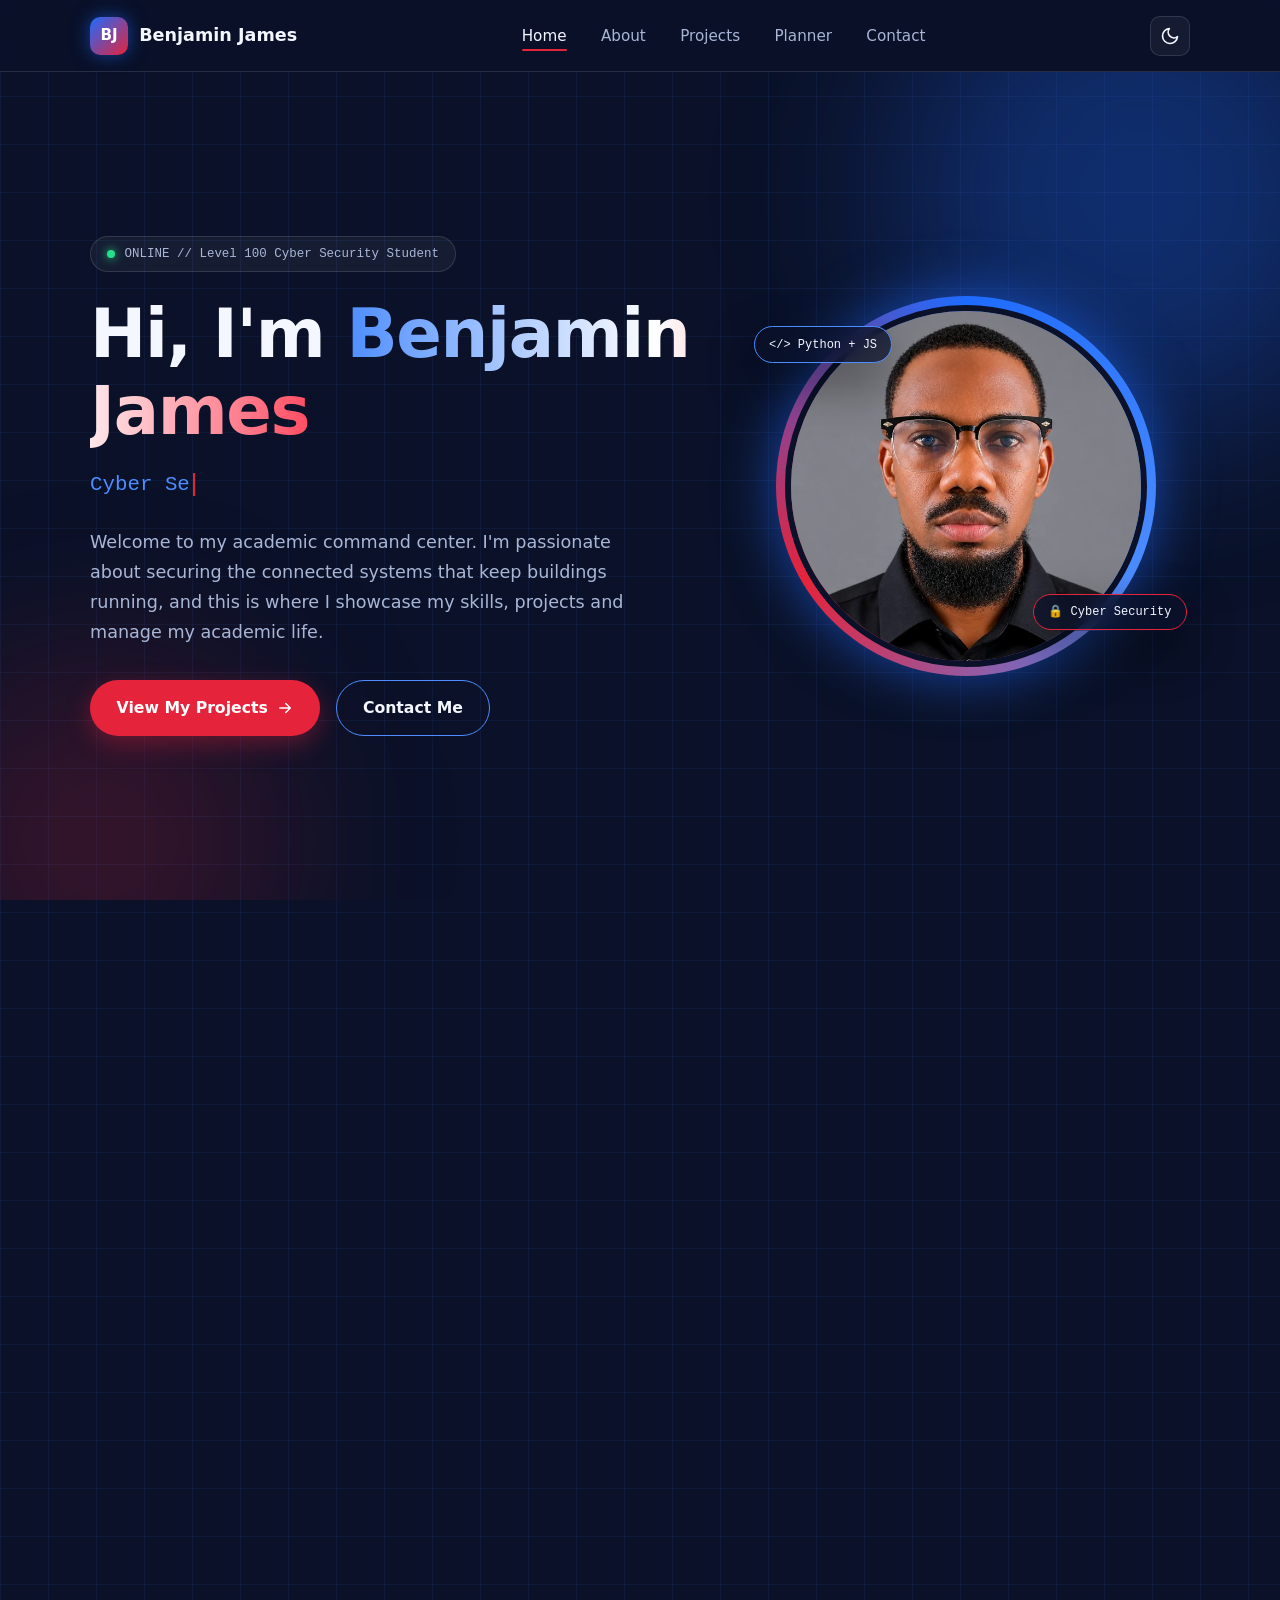
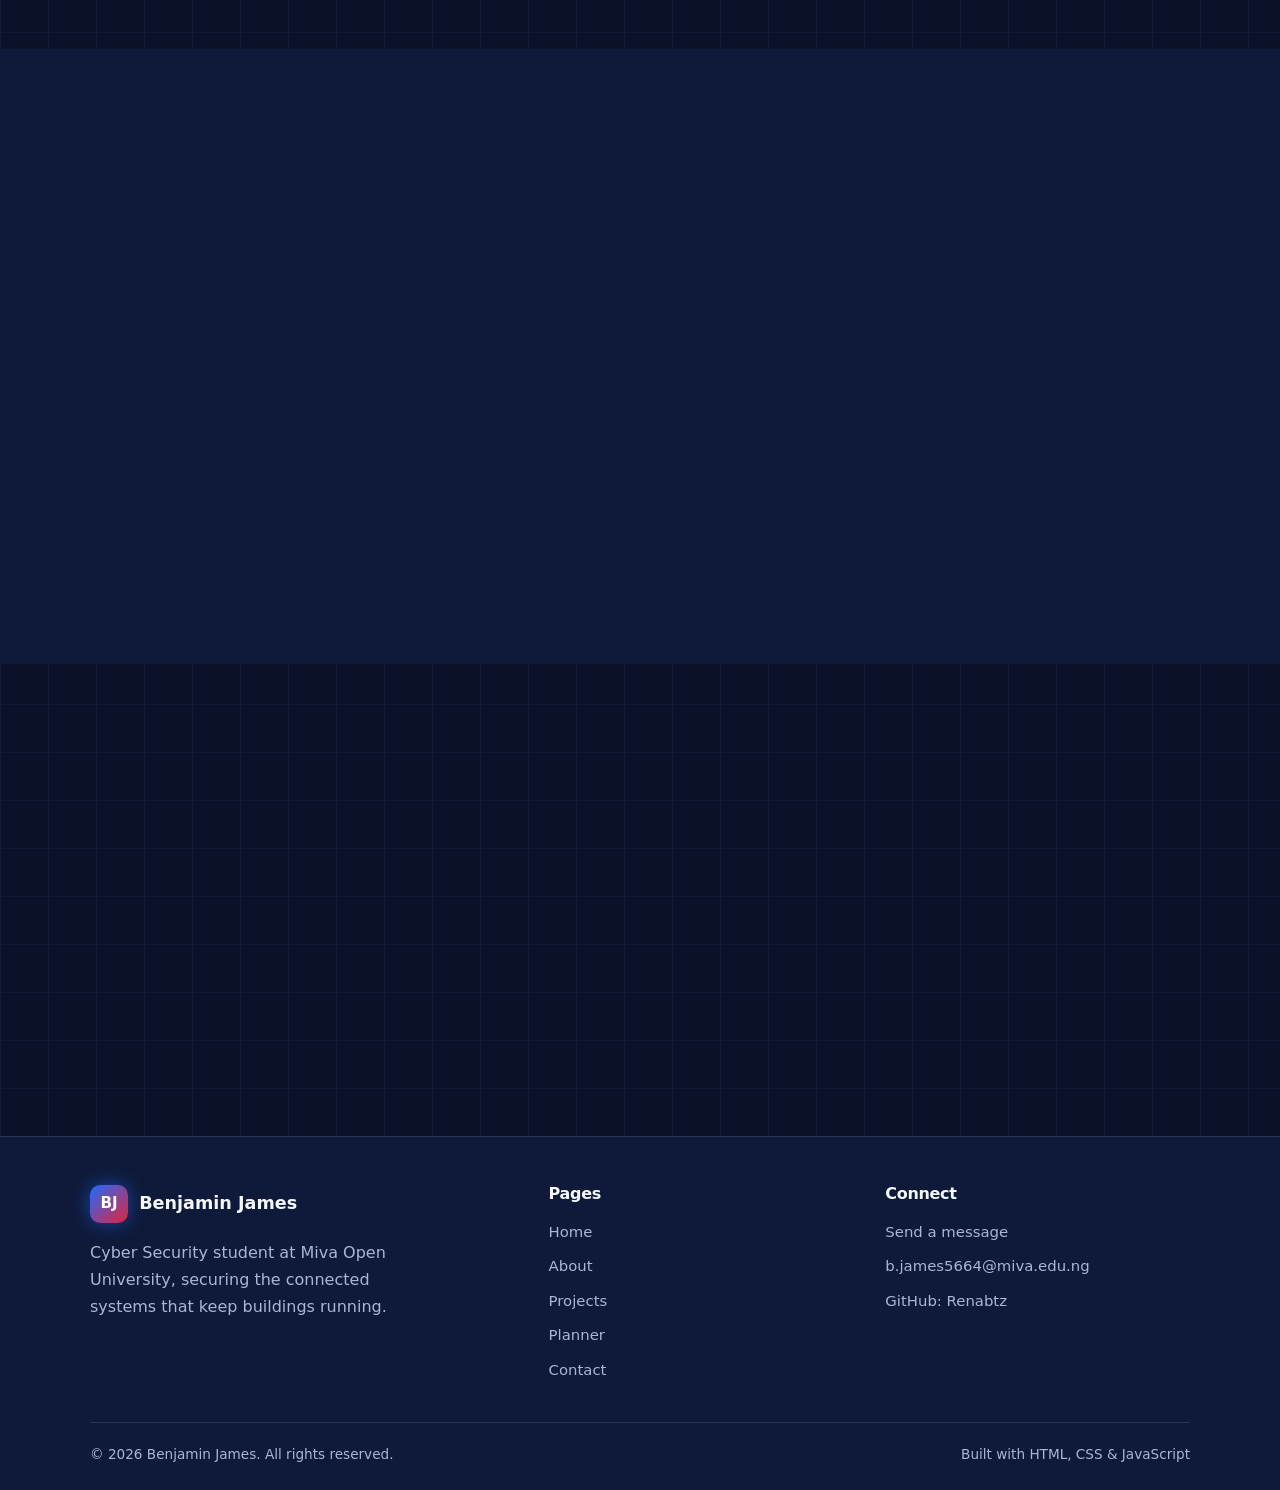
==== index.html @ 400fa9c0 "Initial commit" ====
<!DOCTYPE html>
<html lang="en">
<head>
  <meta charset="UTF-8">
  <meta name="viewport" content="width=device-width, initial-scale=1">
  <title>Benjamin James | Cyber Security Student Portfolio</title>
  <meta name="description" content="Benjamin James is a Cyber Security student at Miva Open University focused on securing the connected systems that keep buildings running.">
  <meta name="theme-color" content="#0a1128">

  <!-- Security: only allow scripts, styles, fonts and images from trusted places -->
  <meta http-equiv="Content-Security-Policy" content="default-src 'self'; script-src 'self'; style-src 'self' https://fonts.googleapis.com; font-src https://fonts.gstatic.com; img-src 'self' data:; media-src 'self' data: blob:; form-action 'self'; base-uri 'self'">
  <meta name="referrer" content="strict-origin-when-cross-origin">

  <!-- Fonts: Space Grotesk (headings), Inter (body), JetBrains Mono (labels) -->
  <link rel="preconnect" href="https://fonts.googleapis.com">
  <link rel="preconnect" href="https://fonts.gstatic.com" crossorigin>
  <link href="https://fonts.googleapis.com/css2?family=Inter:wght@400;500;600&family=JetBrains+Mono:wght@400;500&family=Space+Grotesk:wght@500;600;700&display=swap" rel="stylesheet">

  <link rel="stylesheet" href="css/style.css">
  <link rel="icon" href="assets/images/benjamin-small.jpg" type="image/jpeg">

  <!-- Loaded in <head> with "defer" so it runs after the page is ready;
       theme is applied early to avoid a white flash -->
  <script src="js/main.js" defer></script>
</head>
<body>

  <a class="skip-link" href="#main">Skip to main content</a>

  <!-- ================= NAVIGATION ================= -->
  <header class="navbar">
    <div class="container navbar__inner">
      <a href="index.html" class="logo" aria-label="Benjamin James, home">
        <span class="logo__mark">BJ</span>
        <span class="logo__text">Benjamin James</span>
      </a>

      <nav aria-label="Main navigation">
        <ul class="nav-links" id="nav-links">
          <li><a href="index.html">Home</a></li>
          <li><a href="about.html">About</a></li>
          <li><a href="projects.html">Projects</a></li>
          <li><a href="planner.html">Planner</a></li>
          <li><a href="contact.html">Contact</a></li>
        </ul>
      </nav>

      <div class="nav-actions">
        <button class="icon-btn theme-toggle" type="button" aria-label="Toggle dark and light theme" aria-pressed="false">
          <svg class="icon-moon" viewBox="0 0 24 24" fill="none" stroke="currentColor" stroke-width="2" stroke-linecap="round" stroke-linejoin="round" aria-hidden="true"><path d="M21 12.8A9 9 0 1 1 11.2 3a7 7 0 0 0 9.8 9.8z"/></svg>
          <svg class="icon-sun" viewBox="0 0 24 24" fill="none" stroke="currentColor" stroke-width="2" stroke-linecap="round" stroke-linejoin="round" aria-hidden="true"><circle cx="12" cy="12" r="4"/><path d="M12 2v2M12 20v2M4.9 4.9l1.4 1.4M17.7 17.7l1.4 1.4M2 12h2M20 12h2M4.9 19.1l1.4-1.4M17.7 6.3l1.4-1.4"/></svg>
        </button>
        <button class="icon-btn menu-toggle" type="button" aria-label="Open menu" aria-expanded="false" aria-controls="nav-links">
          <span class="bar"></span>
        </button>
      </div>
    </div>
  </header>

  <main id="main">

    <!-- ================= HERO ================= -->
    <section class="hero" aria-labelledby="hero-title">
      <div class="container hero__inner">

        <div class="hero__text">
          <p class="status-pill"><span class="dot" aria-hidden="true"></span> ONLINE // Level 100 Cyber Security Student</p>

          <h1 id="hero-title">Hi, I'm <span class="gradient-text">Benjamin James</span></h1>

          <!-- Text is typed by main.js. The fallback text inside helps if JS is off. -->
          <p class="typing" aria-live="off">
            <span id="typing-text"
                  data-phrases='["Cyber Security Student","Securing Smart Buildings","Python &amp; Web Developer","Music Producer"]'>Cyber Security Student</span><span class="cursor" aria-hidden="true"></span>
          </p>

          <p class="hero__lead">
            Welcome to my academic command center. I'm passionate about securing the connected systems
            that keep buildings running, and this is where I showcase my skills, projects and
            manage my academic life.
          </p>

          <div class="hero__actions">
            <a href="projects.html" class="btn btn--primary">
              View My Projects
              <svg viewBox="0 0 24 24" fill="none" stroke="currentColor" stroke-width="2" stroke-linecap="round" stroke-linejoin="round" aria-hidden="true"><path d="M5 12h14M13 6l6 6-6 6"/></svg>
            </a>
            <a href="contact.html" class="btn btn--outline">Contact Me</a>
          </div>
        </div>

        <div class="hero__visual">
          <div class="portrait">
            <div class="portrait__ring" aria-hidden="true"></div>
            <img class="portrait__img" src="assets/images/benjamin.jpg" width="640" height="640"
                 alt="Portrait of Benjamin James wearing glasses and a black shirt">
            <span class="portrait__badge portrait__badge--1">&lt;/&gt; Python + JS</span>
            <span class="portrait__badge portrait__badge--2">&#128274; Cyber Security</span>
          </div>
        </div>

      </div>
    </section>

    <!-- ================= QUICK STATS ================= -->
    <section class="container" aria-label="Quick statistics">
      <div class="stats">
        <div class="card stat reveal">
          <div class="stat__num"><span data-count="3">0</span><span>+</span></div>
          <div class="stat__label">Projects built</div>
        </div>
        <div class="card stat reveal" data-delay="1">
          <div class="stat__num"><span data-count="5">0</span></div>
          <div class="stat__label">Technical skills</div>
        </div>
        <div class="card stat reveal" data-delay="2">
          <div class="stat__num"><span data-count="100">0</span></div>
          <div class="stat__label">Level at Miva Open University</div>
        </div>
        <div class="card stat reveal" data-delay="3">
          <div class="stat__num"><span data-count="2026">0</span></div>
          <div class="stat__label">Class of</div>
        </div>
      </div>
    </section>

    <!-- ================= WELCOME + BIO ================= -->
    <section class="section" aria-labelledby="bio-title">
      <div class="container split">
        <div class="reveal">
          <span class="eyebrow">// Welcome</span>
          <h2 id="bio-title">Where cyber security meets <span class="accent">facility management</span></h2>
          <p class="mt-1">
            I'm a 2026 Cyber Security student at Miva Open University. Modern buildings run on connected
            systems such as access control, cameras, HVAC and sensors, and every one of them can be a
            target. My goal is to bridge the gap between cyber security and facility management so that
            the places we live and work stay safe, both physically and digitally.
          </p>
          <ul class="bio-list">
            <li>
              <svg viewBox="0 0 24 24" fill="none" stroke="currentColor" stroke-width="2" stroke-linecap="round" stroke-linejoin="round" aria-hidden="true"><path d="M20 6 9 17l-5-5"/></svg>
              Studying Cyber Security at Miva Open University
            </li>
            <li>
              <svg viewBox="0 0 24 24" fill="none" stroke="currentColor" stroke-width="2" stroke-linecap="round" stroke-linejoin="round" aria-hidden="true"><path d="M20 6 9 17l-5-5"/></svg>
              Building with Python, HTML, CSS, JavaScript and Excel
            </li>
            <li>
              <svg viewBox="0 0 24 24" fill="none" stroke="currentColor" stroke-width="2" stroke-linecap="round" stroke-linejoin="round" aria-hidden="true"><path d="M20 6 9 17l-5-5"/></svg>
              Music producer and comic enthusiast outside the classroom
            </li>
          </ul>
        </div>

        <!-- Decorative terminal "profile card" -->
        <div class="terminal reveal" data-delay="2" role="img" aria-label="Profile summary shown as terminal output">
          <div class="terminal__bar"><i></i><i></i><i></i><span>bj@command-center:~</span></div>
          <div class="terminal__body">
            <div><span class="prompt">$</span> whoami</div>
            <div><span class="val">benjamin_james</span></div>
            <div><span class="prompt">$</span> cat profile.json</div>
            <div>{</div>
            <div>&nbsp;&nbsp;<span class="key">"course"</span>: <span class="val">"Cyber Security"</span>,</div>
            <div>&nbsp;&nbsp;<span class="key">"school"</span>: <span class="val">"Miva Open University"</span>,</div>
            <div>&nbsp;&nbsp;<span class="key">"focus"</span>: <span class="val">"Smart building security"</span>,</div>
            <div>&nbsp;&nbsp;<span class="key">"status"</span>: <span class="val">"open to opportunities"</span></div>
            <div>}</div>
          </div>
        </div>
      </div>
    </section>

    <!-- ================= EXPLORE THE SITE ================= -->
    <section class="section section--alt" aria-labelledby="explore-title">
      <div class="container">
        <div class="section-head section-head--center reveal">
          <span class="eyebrow">// Explore</span>
          <h2 id="explore-title">Everything in one place</h2>
          <p>Jump into any part of my portfolio and academic dashboard.</p>
        </div>

        <div class="grid-3">
          <article class="card feature reveal">
            <div class="feature__icon">
              <svg viewBox="0 0 24 24" fill="none" stroke="currentColor" stroke-width="2" stroke-linecap="round" stroke-linejoin="round" aria-hidden="true"><circle cx="12" cy="8" r="4"/><path d="M4 21a8 8 0 0 1 16 0"/></svg>
            </div>
            <h3>About Me</h3>
            <p>My education, career goals, technical skills, hobbies and academic record.</p>
            <a class="link-arrow" href="about.html">Learn more</a>
          </article>

          <article class="card feature reveal" data-delay="1">
            <div class="feature__icon">
              <svg viewBox="0 0 24 24" fill="none" stroke="currentColor" stroke-width="2" stroke-linecap="round" stroke-linejoin="round" aria-hidden="true"><path d="m16 18 6-6-6-6M8 6l-6 6 6 6"/></svg>
            </div>
            <h3>Projects</h3>
            <p>Three security-focused builds, from a smart building dashboard to a Python network tool.</p>
            <a class="link-arrow" href="projects.html">See projects</a>
          </article>

          <article class="card feature reveal" data-delay="2">
            <div class="feature__icon">
              <svg viewBox="0 0 24 24" fill="none" stroke="currentColor" stroke-width="2" stroke-linecap="round" stroke-linejoin="round" aria-hidden="true"><rect x="3" y="4" width="18" height="17" rx="2"/><path d="M16 2v4M8 2v4M3 10h18M9 16l2 2 4-4"/></svg>
            </div>
            <h3>Academic Planner</h3>
            <p>A working task manager: add tasks, mark them done, delete them and track progress.</p>
            <a class="link-arrow" href="planner.html">Open planner</a>
          </article>
        </div>
      </div>
    </section>

    <!-- ================= CALL TO ACTION ================= -->
    <section class="section">
      <div class="container">
        <div class="cta-banner reveal">
          <h2>Let's build something <span class="accent-red">secure</span></h2>
          <p>Have a question, an opportunity or a project idea? I'd love to hear from you.</p>
          <a href="contact.html" class="btn btn--primary">Get in touch</a>
        </div>
      </div>
    </section>

  </main>

  <!-- ================= FOOTER ================= -->
  <footer class="footer">
    <div class="container">
      <div class="footer__grid">
        <div>
          <a href="index.html" class="logo"><span class="logo__mark">BJ</span><span class="logo__text">Benjamin James</span></a>
          <p class="mt-1 footer__blurb">Cyber Security student at Miva Open University, securing the connected systems that keep buildings running.</p>
        </div>
        <div>
          <h4>Pages</h4>
          <ul>
            <li><a href="index.html">Home</a></li>
            <li><a href="about.html">About</a></li>
            <li><a href="projects.html">Projects</a></li>
            <li><a href="planner.html">Planner</a></li>
            <li><a href="contact.html">Contact</a></li>
          </ul>
        </div>
        <div>
          <h4>Connect</h4>
          <ul>
            <li><a href="contact.html">Send a message</a></li>
            <li><a href="mailto:b.james5664@miva.edu.ng">b.james5664@miva.edu.ng</a></li>
            <li><a href="https://github.com/Renabtz" target="_blank" rel="noopener noreferrer">GitHub: Renabtz</a></li>
          </ul>
        </div>
      </div>
      <div class="footer__bottom">
        <span>&copy; <span id="year">2026</span> Benjamin James. All rights reserved.</span>
        <span>Built with HTML, CSS &amp; JavaScript</span>
      </div>
    </div>
  </footer>

  <button class="icon-btn to-top" type="button" aria-label="Back to top">
    <svg viewBox="0 0 24 24" fill="none" stroke="currentColor" stroke-width="2.5" stroke-linecap="round" stroke-linejoin="round" aria-hidden="true"><path d="m6 15 6-6 6 6"/></svg>
  </button>

</body>
</html>
---- css/style.css ----
/* ==========================================================================
   BENJAMIN JAMES | ACADEMIC COMMAND CENTER
   Shared stylesheet (used by every page)

   TABLE OF CONTENTS
   1. Design tokens (colours, fonts, spacing) + light theme overrides
   2. Reset and base styles
   3. Layout helpers
   4. Navigation bar (+ mobile menu)
   5. Buttons
   6. Hero section (Home)
   7. Stat cards, section headings, feature cards
   8. Footer
   9. Animations (scroll reveal, glow, floating)
   10. Responsive breakpoints
   11. Accessibility + reduced motion
   ========================================================================== */


/* ---------- 1. DESIGN TOKENS ----------
   All colours live here as CSS variables, so the whole site stays
   consistent and the light theme only has to override a few values. */
:root {
  /* Brand colours: blue, white and red */
  --blue:        #1e6bff;   /* electric blue: main accent            */
  --blue-bright: #4d8dff;   /* lighter blue for hover/glow           */
  --red:         #e5233b;   /* used sparingly: CTAs and highlights   */
  --red-bright:  #ff4d63;

  /* Dark theme surfaces (default) */
  --bg:          #0a1128;   /* deep navy page background             */
  --bg-soft:     #0f1a3a;   /* alternate section background          */
  --surface:     rgba(255, 255, 255, 0.05);  /* glass cards          */
  --surface-2:   rgba(255, 255, 255, 0.09);
  --border:      rgba(255, 255, 255, 0.12);
  --text:        #f4f7ff;
  --text-muted:  #a9b6d6;
  --nav-bg:      rgba(10, 17, 40, 0.75);
  --shadow:      0 20px 50px rgba(0, 0, 0, 0.45);
  --grid-line:   rgba(77, 141, 255, 0.07);

  /* Typography */
  --font-head: "Space Grotesk", "Segoe UI", system-ui, sans-serif;
  --font-body: "Inter", "Segoe UI", system-ui, sans-serif;
  --font-mono: "JetBrains Mono", "Consolas", "Courier New", monospace;

  /* Spacing and shape */
  --radius:    16px;
  --radius-sm: 10px;
  --max-width: 1140px;
  --nav-height: 72px;
  --ease: cubic-bezier(0.22, 1, 0.36, 1);
}

/* Light theme: toggled by main.js adding data-theme="light" to <html> */
:root[data-theme="light"] {
  --bg:         #f5f8ff;
  --bg-soft:    #e9f0ff;
  --surface:    rgba(255, 255, 255, 0.85);
  --surface-2:  #ffffff;
  --border:     rgba(10, 17, 40, 0.12);
  --text:       #0a1128;
  --text-muted: #46557d;
  --nav-bg:     rgba(245, 248, 255, 0.85);
  --shadow:     0 20px 40px rgba(30, 80, 160, 0.15);
  --grid-line:  rgba(30, 107, 255, 0.08);
}


/* ---------- 2. RESET AND BASE ---------- */
*, *::before, *::after { box-sizing: border-box; margin: 0; padding: 0; }

html { scroll-behavior: smooth; -webkit-text-size-adjust: 100%; }

body {
  font-family: var(--font-body);
  font-size: 1rem;
  line-height: 1.7;
  color: var(--text);
  background-color: var(--bg);
  /* Subtle futuristic grid pattern behind everything */
  background-image:
    linear-gradient(var(--grid-line) 1px, transparent 1px),
    linear-gradient(90deg, var(--grid-line) 1px, transparent 1px);
  background-size: 48px 48px;
  transition: background-color 0.4s var(--ease), color 0.4s var(--ease);
  overflow-x: hidden;
}

img, video, audio { max-width: 100%; display: block; }
a { color: var(--blue-bright); text-decoration: none; transition: color 0.2s; }
a:hover { color: var(--red-bright); }
ul, ol { list-style: none; }

/* The HTML "hidden" attribute must always win, even over rules like
   display:grid or display:flex that we set on components. */
[hidden] { display: none !important; }

h1, h2, h3, h4 {
  font-family: var(--font-head);
  line-height: 1.15;
  letter-spacing: -0.02em;
}
h1 { font-size: clamp(2.4rem, 6vw, 4.2rem); font-weight: 700; }
h2 { font-size: clamp(1.8rem, 4vw, 2.6rem); font-weight: 700; }
h3 { font-size: 1.25rem; font-weight: 600; }

p { color: var(--text-muted); }


/* ---------- 3. LAYOUT HELPERS ---------- */
.container {
  width: 100%;
  max-width: var(--max-width);
  margin-inline: auto;
  padding-inline: 1.25rem;
}

.section { padding-block: 5rem; }
.section--alt { background: var(--bg-soft); }

/* Page content sits below the fixed navbar */
main { padding-top: var(--nav-height); }

/* Small utility classes (used instead of inline styles, which the
   Content-Security-Policy blocks) */
.mt-1 { margin-top: 1rem; }
.footer__blurb { max-width: 340px; }

/* Small monospace label above headings, e.g. "// ABOUT" */
.eyebrow {
  display: inline-block;
  font-family: var(--font-mono);
  font-size: 0.8rem;
  letter-spacing: 0.14em;
  text-transform: uppercase;
  color: var(--red-bright);
  margin-bottom: 0.75rem;
}

.section-head { max-width: 640px; margin-bottom: 3rem; }
.section-head p { margin-top: 0.75rem; }
.section-head--center { margin-inline: auto; text-align: center; }

/* Text accents */
.accent      { color: var(--blue-bright); }
.accent-red  { color: var(--red-bright); }
.gradient-text {
  background: linear-gradient(90deg, var(--blue-bright), #ffffff 55%, var(--red-bright));
  -webkit-background-clip: text;
  background-clip: text;
  color: transparent;
}
:root[data-theme="light"] .gradient-text {
  background: linear-gradient(90deg, var(--blue), #0a1128 60%, var(--red));
  -webkit-background-clip: text;
  background-clip: text;
}

/* Glass card used across the whole site */
.card {
  background: var(--surface);
  border: 1px solid var(--border);
  border-radius: var(--radius);
  padding: 1.75rem;
  backdrop-filter: blur(10px);
  -webkit-backdrop-filter: blur(10px);
  transition: transform 0.35s var(--ease), border-color 0.35s, box-shadow 0.35s;
}
.card:hover {
  transform: translateY(-6px);
  border-color: var(--blue-bright);
  box-shadow: var(--shadow);
}


/* ---------- 4. NAVIGATION BAR ---------- */
.navbar {
  position: fixed;
  top: 0; left: 0; right: 0;
  z-index: 1000;
  height: var(--nav-height);
  background: var(--nav-bg);
  backdrop-filter: blur(14px);
  -webkit-backdrop-filter: blur(14px);
  border-bottom: 1px solid var(--border);
}
.navbar__inner {
  display: flex;
  align-items: center;
  justify-content: space-between;
  height: 100%;
}

/* Logo: "BJ" badge + name */
.logo {
  display: flex; align-items: center; gap: 0.7rem;
  font-family: var(--font-head);
  font-weight: 700;
  font-size: 1.1rem;
  color: var(--text);
}
.logo:hover { color: var(--text); }
.logo__mark {
  display: grid; place-items: center;
  width: 38px; height: 38px;
  border-radius: 10px;
  background: linear-gradient(135deg, var(--blue), var(--red));
  color: #fff;
  font-size: 0.95rem;
  box-shadow: 0 0 18px rgba(30, 107, 255, 0.55);
}

.nav-links { display: flex; align-items: center; gap: 0.35rem; }
.nav-links a {
  position: relative;
  padding: 0.5rem 0.9rem;
  border-radius: 8px;
  color: var(--text-muted);
  font-weight: 500;
  font-size: 0.95rem;
}
.nav-links a:hover { color: var(--text); background: var(--surface); }

/* Active page: highlighted with a red underline bar */
.nav-links a.active { color: var(--text); }
.nav-links a.active::after {
  content: "";
  position: absolute;
  left: 0.9rem; right: 0.9rem; bottom: 2px;
  height: 2px;
  background: var(--red);
  border-radius: 2px;
}

.nav-actions { display: flex; align-items: center; gap: 0.6rem; }

/* Theme toggle button */
.icon-btn {
  display: grid; place-items: center;
  width: 40px; height: 40px;
  border-radius: 10px;
  border: 1px solid var(--border);
  background: var(--surface);
  color: var(--text);
  cursor: pointer;
  transition: border-color 0.2s, transform 0.2s;
}
.icon-btn:hover { border-color: var(--blue-bright); transform: translateY(-2px); }
.icon-btn svg { width: 20px; height: 20px; }
.theme-toggle .icon-sun  { display: none; }
:root[data-theme="light"] .theme-toggle .icon-sun  { display: block; }
:root[data-theme="light"] .theme-toggle .icon-moon { display: none; }

/* Hamburger button: only visible on small screens */
.menu-toggle { display: none; }
.menu-toggle .bar,
.menu-toggle .bar::before,
.menu-toggle .bar::after {
  display: block;
  width: 20px; height: 2px;
  background: var(--text);
  border-radius: 2px;
  transition: transform 0.3s var(--ease), background 0.3s;
}
.menu-toggle .bar { position: relative; }
.menu-toggle .bar::before,
.menu-toggle .bar::after { content: ""; position: absolute; left: 0; }
.menu-toggle .bar::before { top: -6px; }
.menu-toggle .bar::after  { top:  6px; }
/* Hamburger turns into an "X" when menu is open */
.menu-toggle[aria-expanded="true"] .bar { background: transparent; }
.menu-toggle[aria-expanded="true"] .bar::before { transform: translateY(6px) rotate(45deg); }
.menu-toggle[aria-expanded="true"] .bar::after  { transform: translateY(-6px) rotate(-45deg); }


/* ---------- 5. BUTTONS ---------- */
.btn {
  display: inline-flex; align-items: center; justify-content: center; gap: 0.5rem;
  padding: 0.85rem 1.6rem;
  border-radius: 999px;
  border: 1px solid transparent;
  font-family: var(--font-head);
  font-weight: 600;
  font-size: 0.98rem;
  cursor: pointer;
  transition: transform 0.25s var(--ease), box-shadow 0.25s, background 0.25s, border-color 0.25s;
}
.btn:hover { transform: translateY(-3px); }
.btn svg { width: 18px; height: 18px; }

/* Primary = red call-to-action */
.btn--primary {
  background: var(--red);
  color: #fff;
  box-shadow: 0 8px 24px rgba(229, 35, 59, 0.35);
}
.btn--primary:hover { background: var(--red-bright); color: #fff; box-shadow: 0 12px 30px rgba(229, 35, 59, 0.5); }

/* Secondary = blue outline */
.btn--outline {
  background: transparent;
  color: var(--text);
  border-color: var(--blue-bright);
}
.btn--outline:hover { background: var(--blue); border-color: var(--blue); color: #fff; box-shadow: 0 10px 28px rgba(30, 107, 255, 0.4); }

.btn--sm { padding: 0.55rem 1.1rem; font-size: 0.88rem; }


/* ---------- 6. HERO SECTION (HOME) ---------- */
.hero {
  position: relative;
  min-height: calc(100vh - var(--nav-height));
  display: flex;
  align-items: center;
  padding-block: 4rem;
  overflow: hidden;
}
/* Glowing background orbs */
.hero::before, .hero::after {
  content: "";
  position: absolute;
  border-radius: 50%;
  filter: blur(90px);
  z-index: 0;
  pointer-events: none;
}
.hero::before { width: 480px; height: 480px; background: rgba(30, 107, 255, 0.32); top: -120px; right: -100px; }
.hero::after  { width: 360px; height: 360px; background: rgba(229, 35, 59, 0.2);  bottom: -120px; left: -80px; }

.hero__inner {
  position: relative;
  z-index: 1;
  display: grid;
  grid-template-columns: 1.15fr 0.85fr;
  align-items: center;
  gap: 3rem;
}

.status-pill {
  display: inline-flex; align-items: center; gap: 0.6rem;
  padding: 0.4rem 1rem;
  border: 1px solid var(--border);
  border-radius: 999px;
  background: var(--surface);
  font-family: var(--font-mono);
  font-size: 0.78rem;
  color: var(--text-muted);
  margin-bottom: 1.5rem;
}
.status-pill .dot {
  width: 8px; height: 8px; border-radius: 50%;
  background: #27e08a;
  box-shadow: 0 0 10px #27e08a;
  animation: pulse 1.8s infinite;
}

.hero h1 { margin-bottom: 1rem; }

/* Typing-effect line (text is typed by main.js) */
.typing {
  font-family: var(--font-mono);
  font-size: clamp(1rem, 2.4vw, 1.3rem);
  color: var(--blue-bright);
  min-height: 2em;
  margin-bottom: 1.25rem;
}
.typing .cursor {
  display: inline-block;
  width: 2px; height: 1.1em;
  margin-left: 3px;
  background: var(--red);
  vertical-align: text-bottom;
  animation: blink 1s steps(1) infinite;
}

.hero__lead { font-size: 1.1rem; max-width: 560px; margin-bottom: 2rem; }
.hero__actions { display: flex; flex-wrap: wrap; gap: 1rem; }

/* Photo with glowing rotating ring */
.hero__visual { display: grid; place-items: center; }
.portrait {
  position: relative;
  width: min(100%, 380px);
  aspect-ratio: 1;
  display: grid; place-items: center;
  animation: float 6s ease-in-out infinite;
}
.portrait__ring {
  position: absolute; inset: 0;
  border-radius: 50%;
  background: conic-gradient(from 0deg, var(--blue), var(--blue-bright), var(--red), var(--blue));
  animation: spin 8s linear infinite;
  filter: drop-shadow(0 0 28px rgba(30, 107, 255, 0.6));
}
.portrait__img {
  position: relative;
  width: calc(100% - 18px);
  height: calc(100% - 18px);
  border-radius: 50%;
  object-fit: cover;
  border: 6px solid var(--bg);
}
/* Floating badges around the photo */
.portrait__badge {
  position: absolute;
  padding: 0.45rem 0.9rem;
  border-radius: 999px;
  background: var(--nav-bg);
  border: 1px solid var(--border);
  backdrop-filter: blur(10px);
  -webkit-backdrop-filter: blur(10px);
  font-family: var(--font-mono);
  font-size: 0.75rem;
  color: var(--text);
  box-shadow: var(--shadow);
  white-space: nowrap;
}
.portrait__badge--1 { top: 8%;    left: -6%;  border-color: var(--blue-bright); }
.portrait__badge--2 { bottom: 12%; right: -8%; border-color: var(--red); }


/* ---------- 7. STAT CARDS, WELCOME / BIO, FEATURE CARDS ---------- */
.stats {
  display: grid;
  grid-template-columns: repeat(4, 1fr);
  gap: 1.25rem;
  margin-top: -2.5rem;       /* overlaps the bottom of the hero */
  position: relative;
  z-index: 2;
}
.stat { text-align: center; padding: 1.5rem 1rem; }
.stat__num {
  font-family: var(--font-head);
  font-size: 2.4rem;
  font-weight: 700;
  color: var(--text);
}
.stat__num span { color: var(--red-bright); }
.stat__label { font-size: 0.85rem; color: var(--text-muted); }

/* Welcome + bio two-column block */
.split {
  display: grid;
  grid-template-columns: 1fr 1fr;
  gap: 3rem;
  align-items: center;
}
.bio-list { margin-top: 1.5rem; display: grid; gap: 0.75rem; }
.bio-list li { display: flex; gap: 0.75rem; align-items: flex-start; color: var(--text-muted); }
.bio-list svg { flex: none; width: 20px; height: 20px; margin-top: 4px; color: var(--red-bright); }

/* Terminal-style panel: fits the cybersecurity theme */
.terminal {
  border: 1px solid var(--border);
  border-radius: var(--radius);
  background: #060b1d;
  box-shadow: var(--shadow);
  overflow: hidden;
  font-family: var(--font-mono);
  font-size: 0.85rem;
}
.terminal__bar {
  display: flex; align-items: center; gap: 0.4rem;
  padding: 0.7rem 1rem;
  background: rgba(255, 255, 255, 0.05);
  border-bottom: 1px solid var(--border);
}
.terminal__bar i { width: 11px; height: 11px; border-radius: 50%; background: #3a4466; }
.terminal__bar i:nth-child(1) { background: var(--red); }
.terminal__bar i:nth-child(2) { background: #f5b83d; }
.terminal__bar i:nth-child(3) { background: #27e08a; }
.terminal__bar span { margin-left: auto; color: #7f8db3; font-size: 0.75rem; }
.terminal__body { padding: 1.25rem; color: #cfe0ff; line-height: 1.9; }
.terminal__body .prompt { color: #27e08a; }
.terminal__body .key    { color: var(--blue-bright); }
.terminal__body .val    { color: #ffffff; }

/* Feature cards: quick links to each section of the site */
.grid-3 { display: grid; grid-template-columns: repeat(3, 1fr); gap: 1.5rem; }
.feature__icon {
  display: grid; place-items: center;
  width: 52px; height: 52px;
  border-radius: 14px;
  background: linear-gradient(135deg, rgba(30, 107, 255, 0.25), rgba(229, 35, 59, 0.2));
  border: 1px solid var(--border);
  margin-bottom: 1.1rem;
  color: var(--blue-bright);
}
.feature__icon svg { width: 26px; height: 26px; }
.feature h3 { margin-bottom: 0.5rem; }
.feature p { margin-bottom: 1.1rem; font-size: 0.95rem; }
.feature .link-arrow { font-weight: 600; font-family: var(--font-head); }
.link-arrow::after { content: " \2192"; transition: margin-left 0.25s; }
.link-arrow:hover::after { margin-left: 6px; }

/* Call-to-action banner */
.cta-banner {
  text-align: center;
  padding: 3.5rem 1.5rem;
  border-radius: 24px;
  border: 1px solid var(--border);
  background:
    radial-gradient(circle at 20% 0%, rgba(30, 107, 255, 0.35), transparent 55%),
    radial-gradient(circle at 80% 100%, rgba(229, 35, 59, 0.3), transparent 55%),
    var(--surface);
}
.cta-banner p { max-width: 520px; margin: 0.75rem auto 1.75rem; }


/* ---------- 8. FOOTER ---------- */
.footer {
  border-top: 1px solid var(--border);
  background: var(--bg-soft);
  padding-block: 3rem 1.5rem;
}
.footer__grid {
  display: grid;
  grid-template-columns: 1.4fr 1fr 1fr;
  gap: 2rem;
  margin-bottom: 2rem;
}
.footer h4 { font-size: 1rem; margin-bottom: 0.9rem; }
.footer li { margin-bottom: 0.45rem; }
.footer li a { color: var(--text-muted); font-size: 0.93rem; }
.footer li a:hover { color: var(--blue-bright); }
.footer__bottom {
  display: flex; flex-wrap: wrap; gap: 0.5rem; justify-content: space-between;
  padding-top: 1.25rem;
  border-top: 1px solid var(--border);
  font-size: 0.85rem;
  color: var(--text-muted);
}

/* Back-to-top button (shown by main.js after scrolling) */
.to-top {
  position: fixed; right: 1.25rem; bottom: 1.25rem;
  z-index: 900;
  opacity: 0; visibility: hidden;
  transform: translateY(12px);
  background: var(--red);
  border-color: var(--red);
  color: #fff;
}
.to-top.visible { opacity: 1; visibility: visible; transform: translateY(0); }


/* ---------- 9. ANIMATIONS ---------- */
/* Scroll reveal: elements with .reveal fade up when they enter the screen.
   main.js adds the .in-view class using IntersectionObserver. */
.reveal {
  opacity: 0;
  transform: translateY(32px);
  transition: opacity 0.8s var(--ease), transform 0.8s var(--ease);
}
.reveal.in-view { opacity: 1; transform: none; }
.reveal[data-delay="1"] { transition-delay: 0.1s; }
.reveal[data-delay="2"] { transition-delay: 0.2s; }
.reveal[data-delay="3"] { transition-delay: 0.3s; }
.reveal[data-delay="4"] { transition-delay: 0.4s; }

@keyframes spin   { to { transform: rotate(360deg); } }
@keyframes float  { 0%, 100% { transform: translateY(0); } 50% { transform: translateY(-14px); } }
@keyframes blink  { 50% { opacity: 0; } }
@keyframes pulse  { 0%, 100% { opacity: 1; } 50% { opacity: 0.35; } }


/* ==========================================================================
   INNER PAGES: About + Projects components
   (Planner and Contact styles are added further down in later steps)
   ========================================================================== */

/* ---------- Page header (top banner on inner pages) ---------- */
.page-header {
  position: relative;
  padding-block: 4.5rem 3.5rem;
  border-bottom: 1px solid var(--border);
  overflow: hidden;
}
.page-header::before {
  content: "";
  position: absolute;
  width: 420px; height: 420px;
  top: -200px; right: -80px;
  border-radius: 50%;
  background: rgba(30, 107, 255, 0.28);
  filter: blur(90px);
  pointer-events: none;
}
.page-header .container { position: relative; }
.page-header p { max-width: 620px; margin-top: 1rem; font-size: 1.08rem; }

/* Breadcrumb: Home / About */
.breadcrumb {
  display: flex; gap: 0.5rem;
  margin-bottom: 1rem;
  font-family: var(--font-mono);
  font-size: 0.8rem;
  color: var(--text-muted);
}
.breadcrumb li + li::before { content: "/"; margin-right: 0.5rem; color: var(--red-bright); }
.breadcrumb a { color: var(--text-muted); }
.breadcrumb a:hover { color: var(--blue-bright); }

/* ---------- Education timeline ---------- */
.timeline { position: relative; padding-left: 2rem; max-width: 760px; }
.timeline::before {                       /* the vertical line */
  content: "";
  position: absolute;
  left: 7px; top: 6px; bottom: 6px;
  width: 2px;
  background: linear-gradient(var(--blue), var(--red));
}
.timeline__item { position: relative; padding-bottom: 2rem; }
.timeline__item:last-child { padding-bottom: 0; }
.timeline__item::before {                 /* the dot */
  content: "";
  position: absolute;
  left: -2rem; top: 7px;
  width: 16px; height: 16px;
  border-radius: 50%;
  background: var(--bg);
  border: 3px solid var(--blue-bright);
  box-shadow: 0 0 12px rgba(30, 107, 255, 0.7);
}
.timeline__item--current::before { border-color: var(--red); box-shadow: 0 0 12px rgba(229, 35, 59, 0.7); }
.timeline__date { font-family: var(--font-mono); font-size: 0.8rem; color: var(--red-bright); }
.timeline__item h3 { margin: 0.2rem 0 0.35rem; }

/* ---------- Skill bars (width is filled by about.js) ---------- */
.skills { display: grid; gap: 1.4rem; }
.skill__top { display: flex; justify-content: space-between; margin-bottom: 0.45rem; font-weight: 500; }
.skill__top span:last-child { font-family: var(--font-mono); color: var(--blue-bright); }
.skill__bar {
  height: 10px;
  border-radius: 999px;
  background: var(--surface-2);
  border: 1px solid var(--border);
  overflow: hidden;
}
.skill__fill {
  display: block;
  height: 100%;
  width: 0;                               /* grows to data-level % via JS */
  border-radius: 999px;
  background: linear-gradient(90deg, var(--blue), var(--blue-bright), var(--red-bright));
  transition: width 1.4s var(--ease);
}

/* ---------- Table (academic record) ---------- */
.table-wrap {
  overflow-x: auto;                       /* scrolls sideways on small screens */
  border: 1px solid var(--border);
  border-radius: var(--radius);
  background: var(--surface);
}
.data-table { width: 100%; border-collapse: collapse; min-width: 560px; }
.data-table caption {
  text-align: left;
  padding: 1rem 1.25rem;
  font-family: var(--font-mono);
  font-size: 0.8rem;
  color: var(--text-muted);
}
.data-table th, .data-table td { padding: 0.9rem 1.25rem; text-align: left; border-top: 1px solid var(--border); }
.data-table thead th {
  background: rgba(30, 107, 255, 0.18);
  font-family: var(--font-head);
  font-size: 0.82rem;
  letter-spacing: 0.06em;
  text-transform: uppercase;
  color: var(--text);
}
.data-table tbody tr { transition: background 0.2s; }
.data-table tbody tr:hover { background: var(--surface-2); }
.data-table td { color: var(--text-muted); }
.data-table td:first-child { font-family: var(--font-mono); color: var(--blue-bright); }
.data-table tfoot td { font-weight: 600; color: var(--text); background: rgba(229, 35, 59, 0.12); }
.grade { font-weight: 700; color: var(--text); }

/* ---------- Audio player card ---------- */
.audio-card { display: grid; grid-template-columns: auto 1fr; gap: 1.5rem; align-items: center; }
.audio-card__art {
  display: grid; place-items: center;
  width: 84px; height: 84px;
  border-radius: 18px;
  background: linear-gradient(135deg, var(--blue), var(--red));
  color: #fff;
  box-shadow: 0 0 26px rgba(30, 107, 255, 0.5);
}
.audio-card__art svg { width: 40px; height: 40px; }
.audio-card audio { width: 100%; margin-top: 0.9rem; }
.audio-card h3 { margin-bottom: 0.2rem; }

/* ---------- Projects: filter chips and cards ---------- */
.filters { display: flex; flex-wrap: wrap; gap: 0.6rem; margin-bottom: 2.25rem; }
.chip {
  padding: 0.55rem 1.2rem;
  border-radius: 999px;
  border: 1px solid var(--border);
  background: var(--surface);
  color: var(--text-muted);
  font-family: var(--font-head);
  font-weight: 500;
  font-size: 0.92rem;
  cursor: pointer;
  transition: all 0.25s var(--ease);
}
.chip:hover { color: var(--text); border-color: var(--blue-bright); }
.chip.active, .chip[aria-pressed="true"] { background: var(--blue); border-color: var(--blue); color: #fff; }

.projects-grid { display: grid; grid-template-columns: repeat(3, 1fr); gap: 1.5rem; }
.project-card { padding: 0; overflow: hidden; display: flex; flex-direction: column; }
.project-card[hidden] { display: none; }
.project-card__img { aspect-ratio: 16 / 10; overflow: hidden; border-bottom: 1px solid var(--border); }
.project-card__img img { width: 100%; height: 100%; object-fit: cover; transition: transform 0.6s var(--ease); }
.project-card:hover .project-card__img img { transform: scale(1.06); }
.project-card__body { padding: 1.4rem; display: flex; flex-direction: column; flex: 1; }
.project-card__body h3 { margin-bottom: 0.5rem; }
.project-card__body p { font-size: 0.95rem; margin-bottom: 1rem; }
.project-card__actions { margin-top: auto; display: flex; gap: 0.6rem; flex-wrap: wrap; }

.tags { display: flex; flex-wrap: wrap; gap: 0.4rem; margin-bottom: 1rem; }
.tag {
  padding: 0.2rem 0.65rem;
  border-radius: 6px;
  background: rgba(30, 107, 255, 0.18);
  border: 1px solid rgba(77, 141, 255, 0.35);
  font-family: var(--font-mono);
  font-size: 0.72rem;
  color: var(--text);
}
.tag--red { background: rgba(229, 35, 59, 0.16); border-color: rgba(229, 35, 59, 0.45); }

.empty-state { display: none; text-align: center; padding: 2rem; color: var(--text-muted); }
.empty-state.show { display: block; }

/* ---------- Modal (built on the native <dialog> element) ---------- */
.modal {
  width: min(92vw, 820px);
  max-height: 88vh;
  margin: auto;
  padding: 0;
  overflow: auto;
  border: 1px solid var(--border);
  border-radius: 20px;
  background: var(--bg-soft);
  color: var(--text);
  box-shadow: var(--shadow);
}
.modal::backdrop { background: rgba(4, 8, 22, 0.75); backdrop-filter: blur(4px); }
.modal[open] { animation: modal-in 0.35s var(--ease); }
@keyframes modal-in { from { opacity: 0; transform: translateY(24px) scale(0.97); } to { opacity: 1; transform: none; } }
.modal__img { width: 100%; aspect-ratio: 16 / 8; object-fit: cover; border-bottom: 1px solid var(--border); }
.modal__body { padding: 1.75rem; }
.modal__body h2 { font-size: 1.7rem; margin-bottom: 0.75rem; }
.modal__body h3 { font-size: 1rem; margin: 1.4rem 0 0.6rem; color: var(--blue-bright); }
.modal__list { display: grid; gap: 0.5rem; }
.modal__list li { color: var(--text-muted); padding-left: 1.4rem; position: relative; }
.modal__list li::before { content: "\25B8"; position: absolute; left: 0; color: var(--red-bright); }
.modal__close { position: absolute; top: 0.9rem; right: 0.9rem; z-index: 2; background: var(--nav-bg); }
.modal__actions { display: flex; flex-wrap: wrap; gap: 0.75rem; margin-top: 1.6rem; }

/* Live password demo inside the modal */
.demo { margin-top: 1.4rem; padding: 1.25rem; border: 1px dashed var(--blue-bright); border-radius: var(--radius-sm); background: var(--surface); }
.demo[hidden] { display: none; }
.demo label { display: block; font-weight: 600; margin-bottom: 0.5rem; color: var(--text); }
.demo input {
  width: 100%;
  padding: 0.8rem 1rem;
  border-radius: var(--radius-sm);
  border: 1px solid var(--border);
  background: var(--bg);
  color: var(--text);
  font: inherit;
}
.demo input:focus { outline: none; border-color: var(--blue-bright); box-shadow: 0 0 0 3px rgba(30, 107, 255, 0.3); }
.meter { height: 10px; margin-top: 1rem; border-radius: 999px; background: var(--surface-2); overflow: hidden; }
.meter__fill { height: 100%; width: 0; border-radius: 999px; transition: width 0.35s var(--ease), background 0.35s; }
.meter__fill.s1 { width: 20%; background: var(--red); }
.meter__fill.s2 { width: 40%; background: #f06a3a; }
.meter__fill.s3 { width: 60%; background: #f5b83d; }
.meter__fill.s4 { width: 80%; background: var(--blue-bright); }
.meter__fill.s5 { width: 100%; background: #27e08a; }
.meter__label { margin-top: 0.6rem; font-weight: 600; color: var(--text); }
.checks { display: grid; gap: 0.35rem; margin-top: 0.75rem; font-size: 0.92rem; }
.checks li { color: var(--text-muted); }
.checks li::before { content: "\2717  "; color: var(--red-bright); }
.checks li.ok { color: var(--text); }
.checks li.ok::before { content: "\2713  "; color: #27e08a; }

@media (max-width: 900px) {
  .projects-grid { grid-template-columns: repeat(2, 1fr); }
}
@media (max-width: 560px) {
  .projects-grid { grid-template-columns: 1fr; }
  .audio-card { grid-template-columns: 1fr; text-align: center; justify-items: center; }
  .page-header { padding-block: 3rem 2.5rem; }
  .modal__body { padding: 1.25rem; }
}


/* ==========================================================================
   FORMS (shared by the Planner and Contact pages)
   ========================================================================== */
.form { display: grid; gap: 1.1rem; }
.field { display: grid; gap: 0.4rem; }
.field label { font-weight: 600; font-size: 0.92rem; color: var(--text); }
.field .hint { font-weight: 400; font-size: 0.8rem; color: var(--text-muted); }
.field-row { display: grid; grid-template-columns: 1fr 1fr; gap: 1rem; }

.input {
  width: 100%;
  padding: 0.8rem 1rem;
  border-radius: var(--radius-sm);
  border: 1px solid var(--border);
  background: var(--bg);
  color: var(--text);
  font: inherit;
  color-scheme: dark;                      /* dark date picker + dropdowns */
  transition: border-color 0.2s, box-shadow 0.2s;
}
:root[data-theme="light"] .input { color-scheme: light; }
textarea.input { min-height: 150px; resize: vertical; }
select.input { padding-inline: 0.7rem; cursor: pointer; }   /* extra room so "Medium" is never clipped */
.planner-form .field-row { grid-template-columns: 1.15fr 1fr; gap: 0.75rem; }
.input::placeholder { color: var(--text-muted); opacity: 0.7; }
.input:focus { outline: none; border-color: var(--blue-bright); box-shadow: 0 0 0 3px rgba(30, 107, 255, 0.3); }

/* Validation states: classes are added by the JavaScript */
.field--invalid .input { border-color: var(--red); box-shadow: 0 0 0 3px rgba(229, 35, 59, 0.2); }
.field--valid .input   { border-color: #27e08a; }
.field__error { min-height: 1.3em; font-size: 0.85rem; color: var(--red-bright); }
.char-count { text-align: right; font-family: var(--font-mono); font-size: 0.78rem; color: var(--text-muted); }

/* Honeypot field: invisible to people, tempting to spam bots */
.hp { position: absolute; left: -9999px; width: 1px; height: 1px; overflow: hidden; }

.form-success { text-align: center; padding: 2rem 1rem; }
.form-success[hidden] { display: none; }
.form-success__icon {
  display: grid; place-items: center;
  width: 72px; height: 72px;
  margin: 0 auto 1.25rem;
  border-radius: 50%;
  background: rgba(39, 224, 138, 0.15);
  border: 2px solid #27e08a;
  color: #27e08a;
  animation: pop 0.5s var(--ease);
}
.form-success__icon svg { width: 36px; height: 36px; }
.form-success p { margin: 0.6rem auto 1.5rem; max-width: 420px; }
@keyframes pop { from { transform: scale(0.4); opacity: 0; } to { transform: scale(1); opacity: 1; } }

/* ==========================================================================
   ACADEMIC PLANNER
   ========================================================================== */
.planner-layout { display: grid; grid-template-columns: 360px 1fr; gap: 2rem; align-items: start; }
.planner-form { position: sticky; top: calc(var(--nav-height) + 1.5rem); }
.planner-form h2 { font-size: 1.4rem; margin-bottom: 1.25rem; }

.planner-summary { display: grid; grid-template-columns: repeat(3, 1fr); gap: 1rem; margin-bottom: 1.25rem; }
.mini-stat { text-align: center; padding: 1rem; }
.mini-stat strong { display: block; font-family: var(--font-head); font-size: 1.9rem; line-height: 1.1; }
.mini-stat span { font-size: 0.82rem; color: var(--text-muted); }
.mini-stat--done strong { color: #27e08a; }
.mini-stat--todo strong { color: var(--red-bright); }

.progress__top { display: flex; justify-content: space-between; margin-bottom: 0.6rem; font-weight: 600; }
.progress__top span:last-child { font-family: var(--font-mono); color: var(--blue-bright); }
.progress__track { height: 12px; border-radius: 999px; background: var(--surface-2); border: 1px solid var(--border); overflow: hidden; }
.progress__fill {
  height: 100%; width: 0;
  border-radius: 999px;
  background: linear-gradient(90deg, var(--blue), var(--blue-bright), #27e08a);
  transition: width 0.6s var(--ease);
}

.toolbar { display: flex; flex-wrap: wrap; gap: 0.75rem; justify-content: space-between; align-items: center; margin: 1.75rem 0 1rem; }
.toolbar .filters { margin-bottom: 0; }

.task-list { display: grid; gap: 0.75rem; }
.task {
  display: grid;
  grid-template-columns: auto 1fr auto;
  gap: 1rem;
  align-items: center;
  padding: 1rem 1.1rem;
  border-radius: var(--radius-sm);
  border: 1px solid var(--border);
  border-left: 4px solid var(--blue-bright);   /* colour shows the priority */
  background: var(--surface);
  animation: task-in 0.4s var(--ease);
  transition: opacity 0.25s, transform 0.25s, background 0.25s;
}
.task:hover { background: var(--surface-2); }
.task--high   { border-left-color: var(--red); }
.task--medium { border-left-color: #f5b83d; }
.task--low    { border-left-color: #27e08a; }
.task--removing { opacity: 0; transform: translateX(28px); }
@keyframes task-in { from { opacity: 0; transform: translateY(-10px); } to { opacity: 1; transform: none; } }

.task__check { width: 22px; height: 22px; accent-color: var(--blue); cursor: pointer; }
.task__title { font-weight: 600; color: var(--text); cursor: pointer; overflow-wrap: anywhere; }
.task--done { opacity: 0.65; }
.task--done .task__title { text-decoration: line-through; color: var(--text-muted); }

.task__meta { display: flex; flex-wrap: wrap; align-items: center; gap: 0.5rem; margin-top: 0.35rem; font-size: 0.8rem; color: var(--text-muted); }
.badge {
  padding: 0.1rem 0.55rem;
  border-radius: 6px;
  font-family: var(--font-mono);
  font-size: 0.7rem;
  text-transform: uppercase;
  letter-spacing: 0.05em;
  border: 1px solid var(--border);
}
.badge--high   { color: var(--red-bright); border-color: rgba(229, 35, 59, 0.5); background: rgba(229, 35, 59, 0.12); }
.badge--medium { color: #f5b83d; border-color: rgba(245, 184, 61, 0.5); background: rgba(245, 184, 61, 0.1); }
.badge--low    { color: #27e08a; border-color: rgba(39, 224, 138, 0.5); background: rgba(39, 224, 138, 0.1); }
.task__due--overdue { color: var(--red-bright); font-weight: 600; }

.icon-btn--danger:hover { border-color: var(--red); color: var(--red-bright); }
.task-empty { text-align: center; padding: 2.5rem 1rem; border: 1px dashed var(--border); border-radius: var(--radius); color: var(--text-muted); }
.task-empty[hidden] { display: none; }

/* ==========================================================================
   CONTACT
   ========================================================================== */
.contact-layout { display: grid; grid-template-columns: 0.85fr 1.15fr; gap: 2.5rem; align-items: start; }
.info-list { display: grid; gap: 1rem; margin-top: 1.75rem; }
.info-item { display: flex; gap: 1rem; align-items: center; padding: 1rem 1.25rem; }
.info-item .feature__icon { margin: 0; flex: none; }
.info-item small { display: block; font-family: var(--font-mono); font-size: 0.72rem; text-transform: uppercase; letter-spacing: 0.1em; color: var(--text-muted); }
.info-item a, .info-item strong { font-weight: 600; color: var(--text); overflow-wrap: anywhere; }
.info-item a:hover { color: var(--blue-bright); }

.faq { display: grid; gap: 0.75rem; max-width: 760px; margin-inline: auto; }
.faq details { border: 1px solid var(--border); border-radius: var(--radius-sm); background: var(--surface); padding: 1rem 1.25rem; }
.faq summary { cursor: pointer; font-family: var(--font-head); font-weight: 600; color: var(--text); list-style: none; display: flex; justify-content: space-between; gap: 1rem; }
.faq summary::-webkit-details-marker { display: none; }
.faq summary::after { content: "+"; color: var(--red-bright); font-size: 1.3rem; line-height: 1; transition: transform 0.3s; }
.faq details[open] summary::after { transform: rotate(45deg); }
.faq details p { margin-top: 0.75rem; }

@media (max-width: 900px) {
  .planner-layout, .contact-layout { grid-template-columns: 1fr; }
  .planner-form { position: static; }
}
@media (max-width: 560px) {
  .field-row { grid-template-columns: 1fr; }
  .planner-summary { gap: 0.6rem; }
  .mini-stat { padding: 0.8rem 0.4rem; }
  .mini-stat strong { font-size: 1.5rem; }
  .toolbar { flex-direction: column; align-items: stretch; }
  .task { gap: 0.75rem; padding: 0.9rem; }
}


/* ---------- 10. RESPONSIVE BREAKPOINTS ---------- */
/* Tablet and below */
@media (max-width: 900px) {
  .menu-toggle { display: grid; }

  /* Navigation becomes a slide-down panel */
  .nav-links {
    position: absolute;
    top: var(--nav-height); left: 0; right: 0;
    flex-direction: column;
    align-items: stretch;
    gap: 0.25rem;
    padding: 1rem 1.25rem 1.5rem;
    background: var(--bg);
    border-bottom: 1px solid var(--border);
    transform: translateY(-12px);
    opacity: 0;
    visibility: hidden;
    transition: transform 0.3s var(--ease), opacity 0.3s, visibility 0.3s;
  }
  .nav-links.open { transform: translateY(0); opacity: 1; visibility: visible; }
  .nav-links a { padding: 0.9rem 1rem; font-size: 1.05rem; }
  .nav-links a.active::after { left: 1rem; right: auto; width: 28px; }

  .hero__inner { grid-template-columns: 1fr; text-align: center; }
  .hero__lead { margin-inline: auto; }
  .hero__actions { justify-content: center; }
  .hero__visual { order: -1; }
  .portrait { width: min(70vw, 320px); }
  .portrait__badge--1 { left: -2%; }
  .portrait__badge--2 { right: -2%; }

  .stats { grid-template-columns: repeat(2, 1fr); }
  .split { grid-template-columns: 1fr; }
  .grid-3 { grid-template-columns: repeat(2, 1fr); }
  .footer__grid { grid-template-columns: 1fr 1fr; }
  .footer__grid > :first-child { grid-column: 1 / -1; }
}

/* Phones */
@media (max-width: 560px) {
  .section { padding-block: 3.5rem; }
  .grid-3 { grid-template-columns: 1fr; }
  .logo__text small { display: none; }
  .hero__actions .btn { width: 100%; }
  .stat__num { font-size: 2rem; }
  .footer__bottom { flex-direction: column; }
}


/* ---------- 11. ACCESSIBILITY ---------- */
/* Clear keyboard focus outline */
:focus-visible {
  outline: 3px solid var(--blue-bright);
  outline-offset: 3px;
  border-radius: 6px;
}

/* "Skip to content" link for keyboard and screen reader users */
.skip-link {
  position: absolute;
  left: 1rem; top: -60px;
  z-index: 2000;
  padding: 0.7rem 1.1rem;
  background: var(--red);
  color: #fff;
  border-radius: 8px;
}
.skip-link:focus { top: 0.75rem; color: #fff; }

/* Visually hidden but readable by screen readers */
.sr-only {
  position: absolute; width: 1px; height: 1px;
  overflow: hidden; clip: rect(0 0 0 0); white-space: nowrap;
}

/* Respect users who prefer less motion */
@media (prefers-reduced-motion: reduce) {
  *, *::before, *::after {
    animation-duration: 0.01ms !important;
    animation-iteration-count: 1 !important;
    transition-duration: 0.01ms !important;
    scroll-behavior: auto !important;
  }
  .reveal { opacity: 1; transform: none; }
}
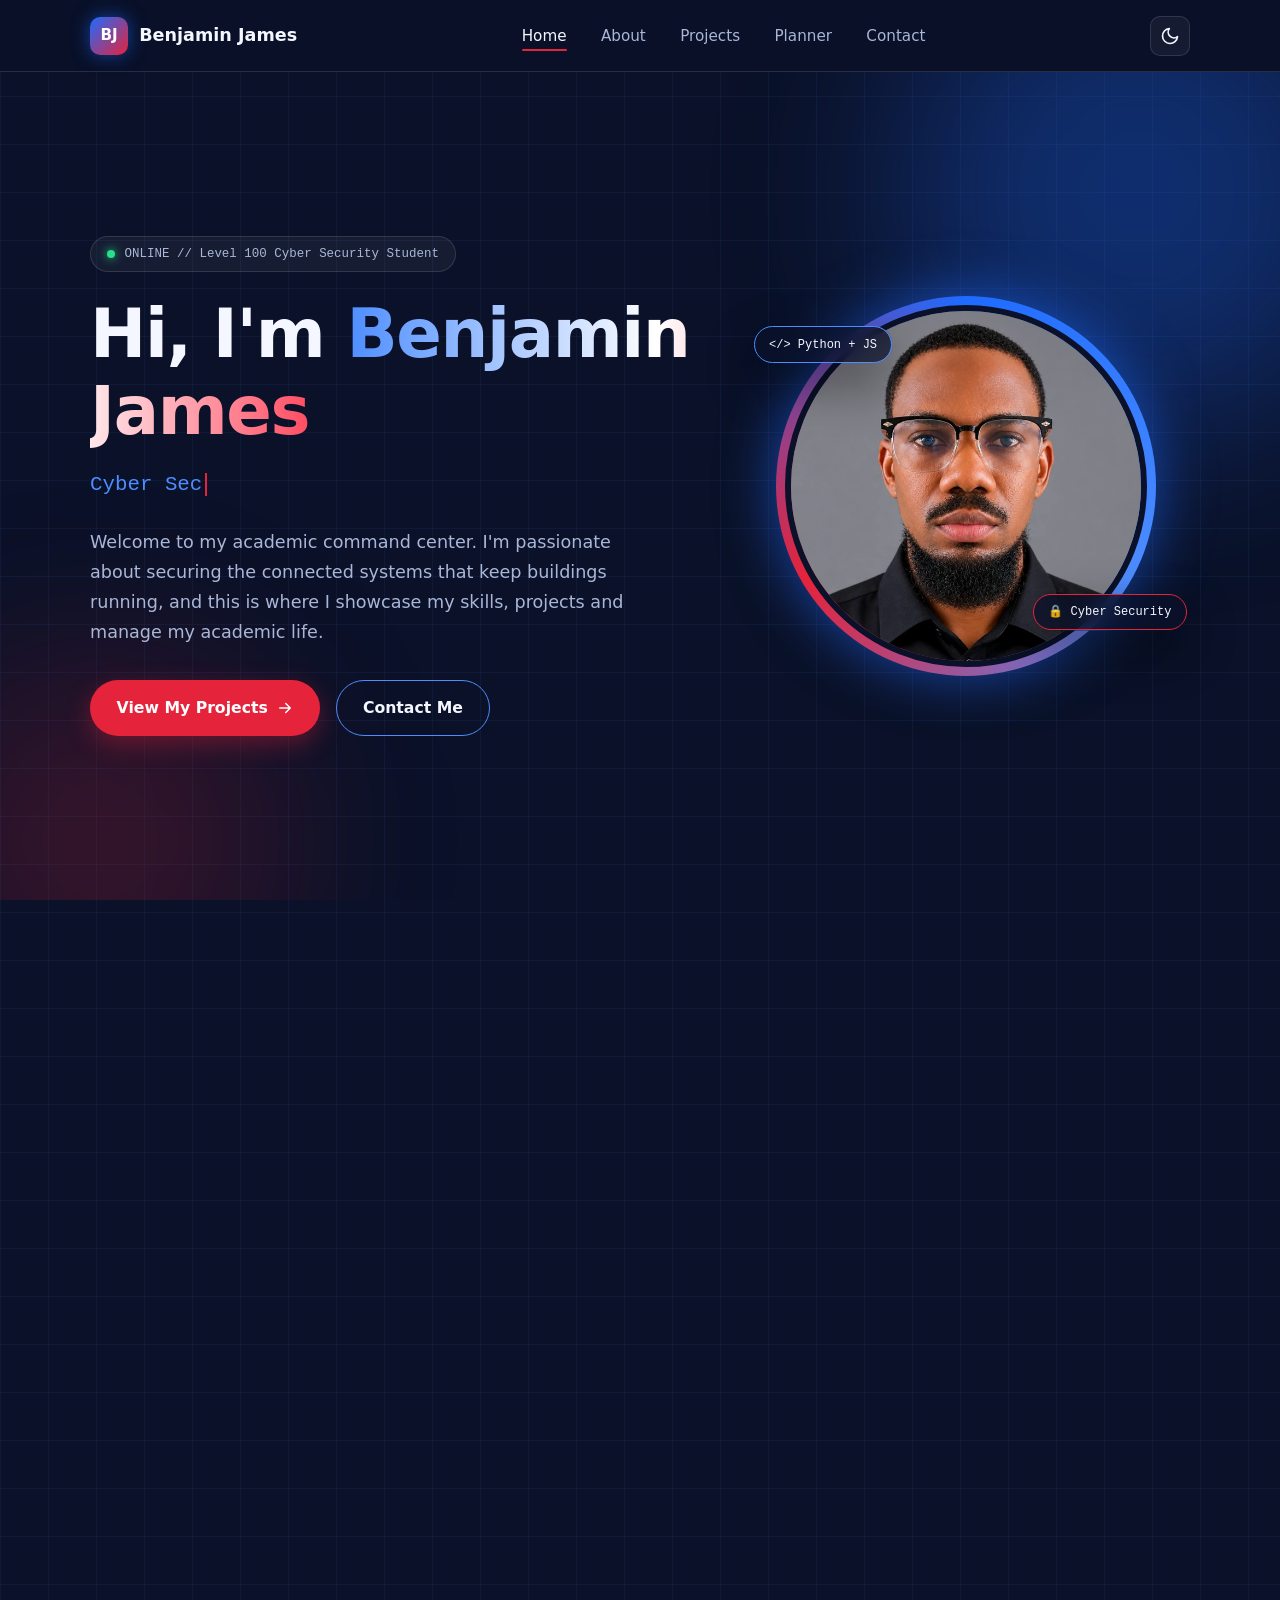
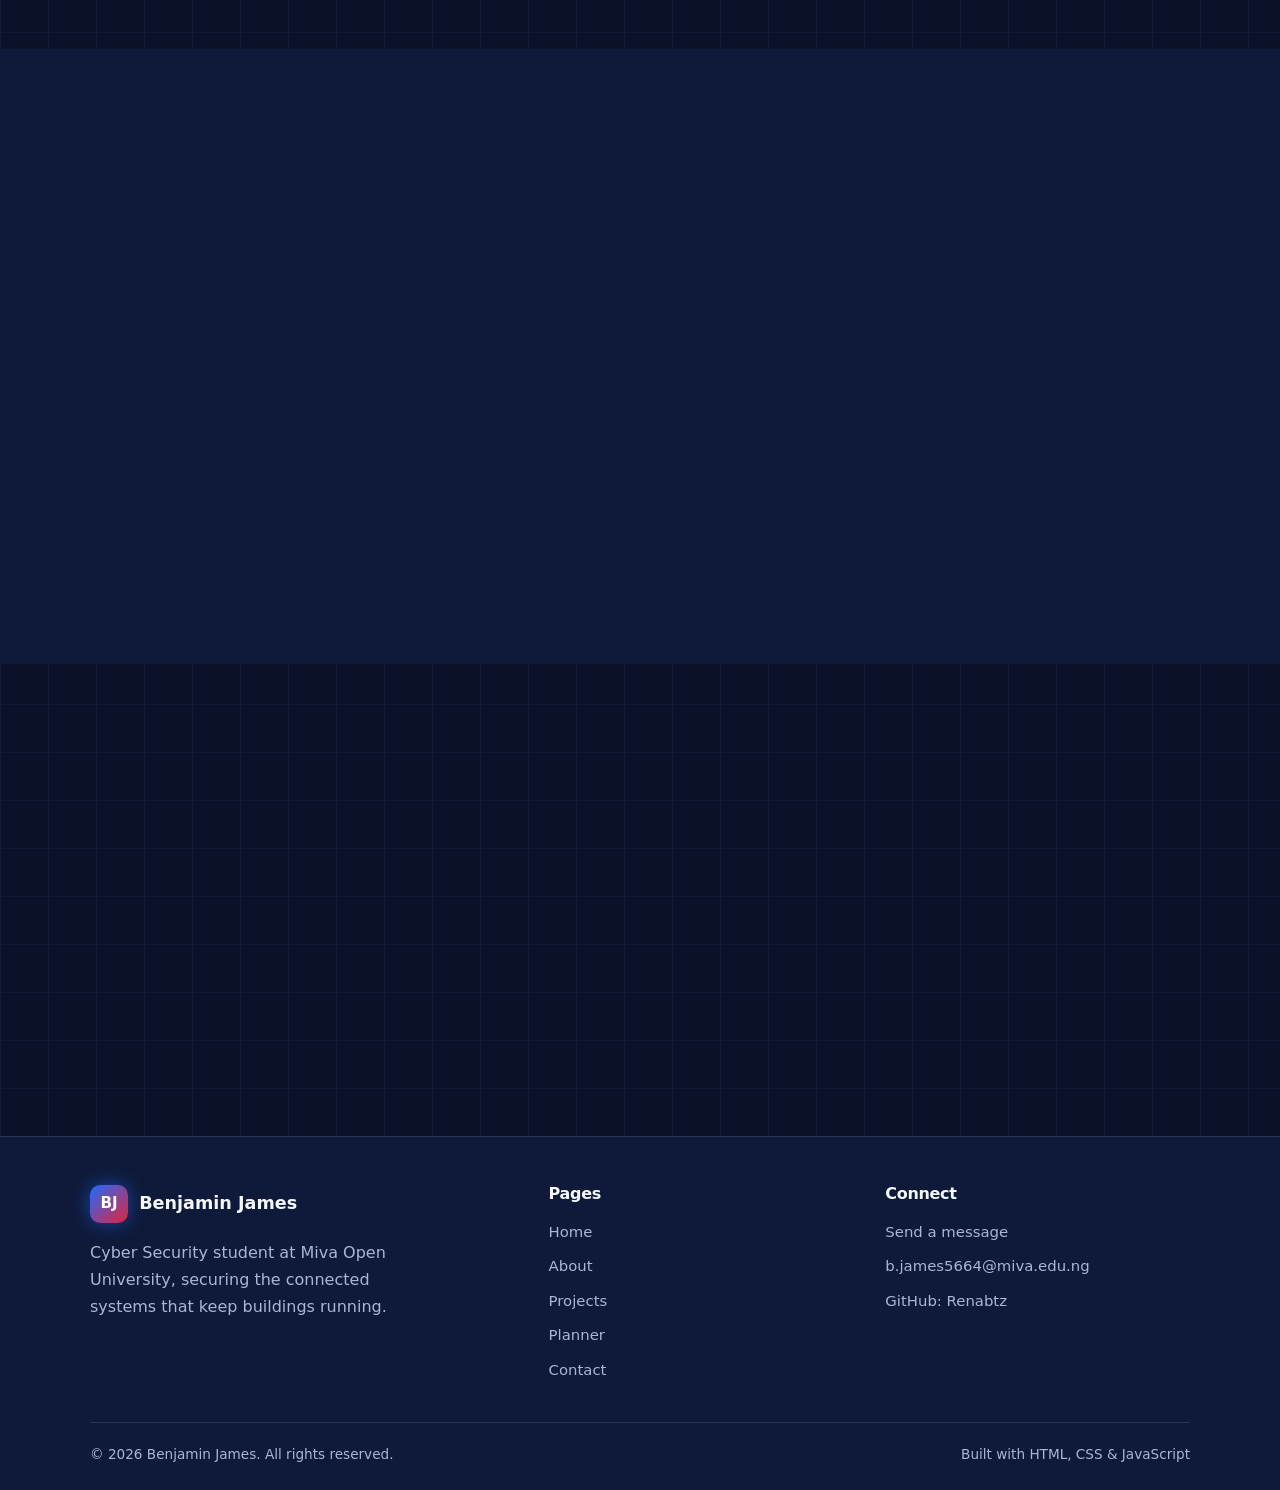
==== commit 0495eebd: "Update class year from 2026 to 2029" ====
--- a/index.html
+++ b/index.html
@@ -118,7 +118,7 @@
           <div class="stat__label">Level at Miva Open University</div>
         </div>
         <div class="card stat reveal" data-delay="3">
-          <div class="stat__num"><span data-count="2026">0</span></div>
+          <div class="stat__num"><span data-count="2029">0</span></div>
           <div class="stat__label">Class of</div>
         </div>
       </div>
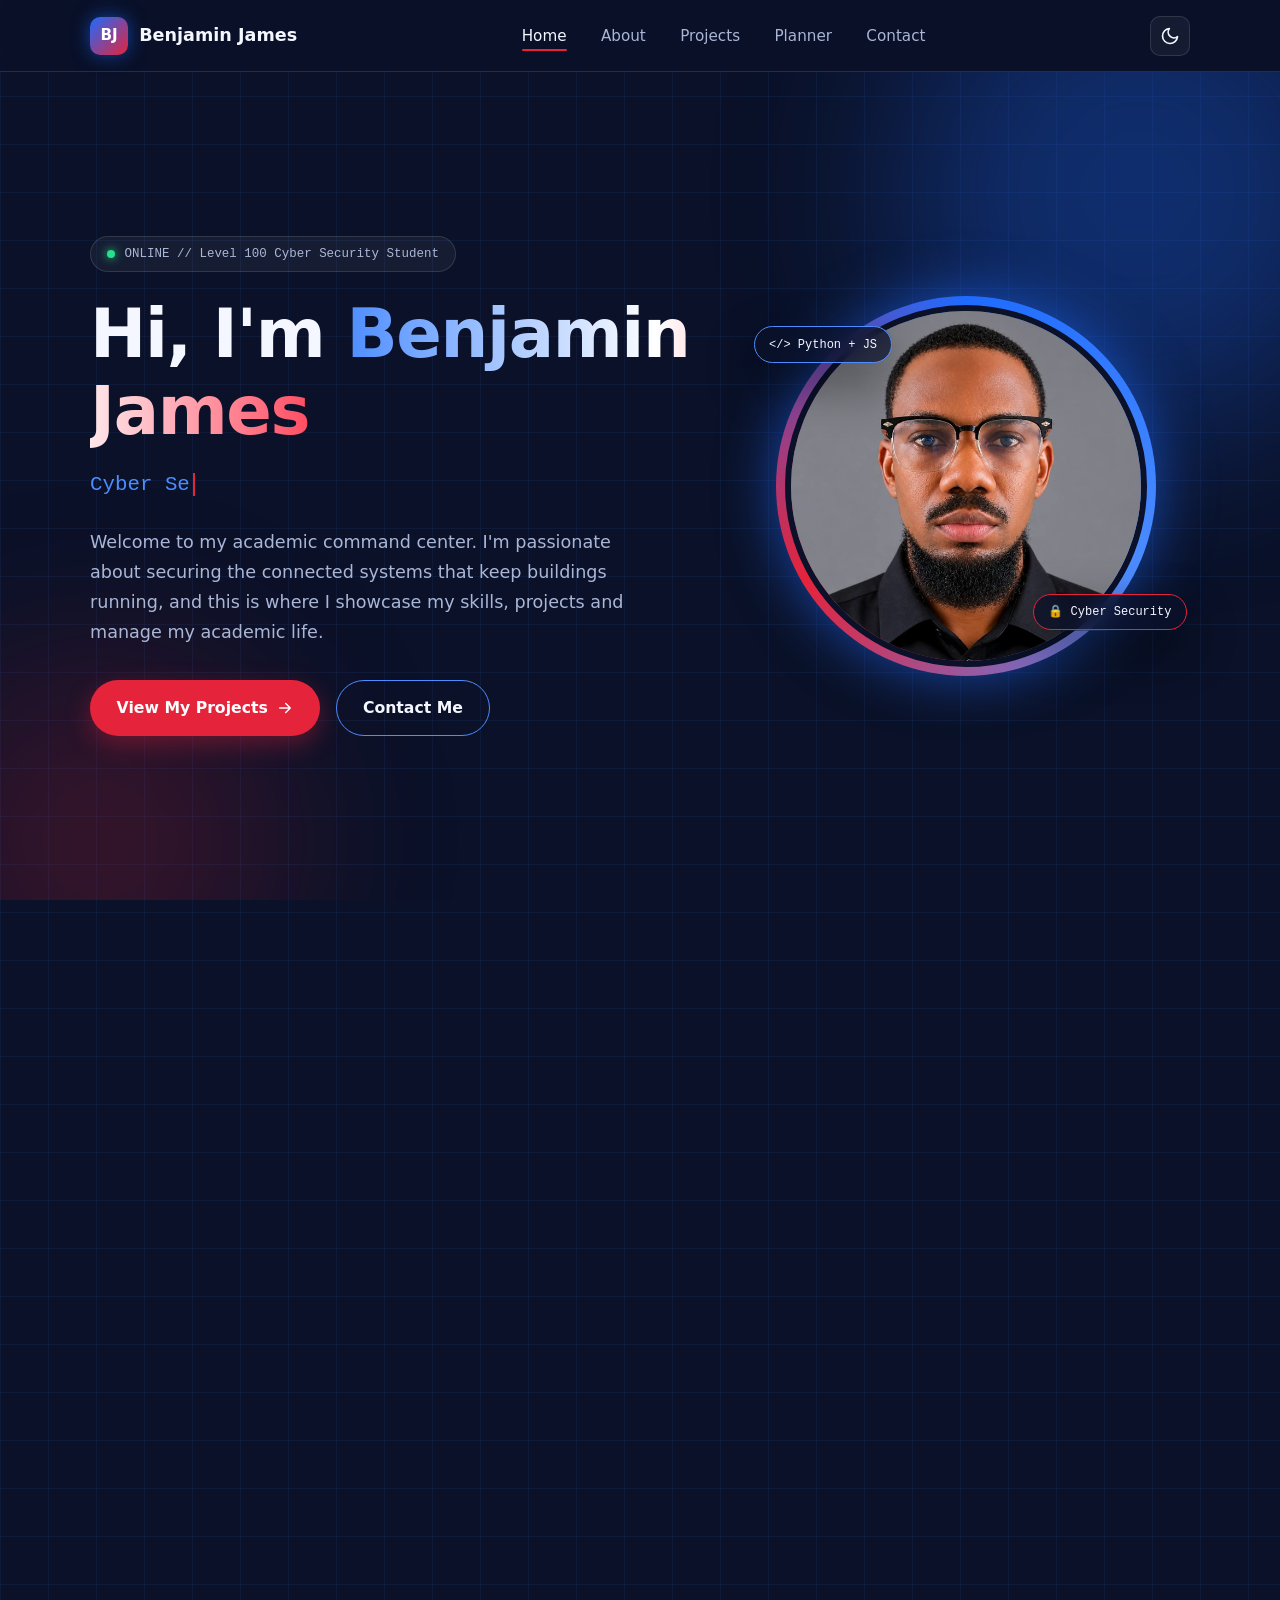
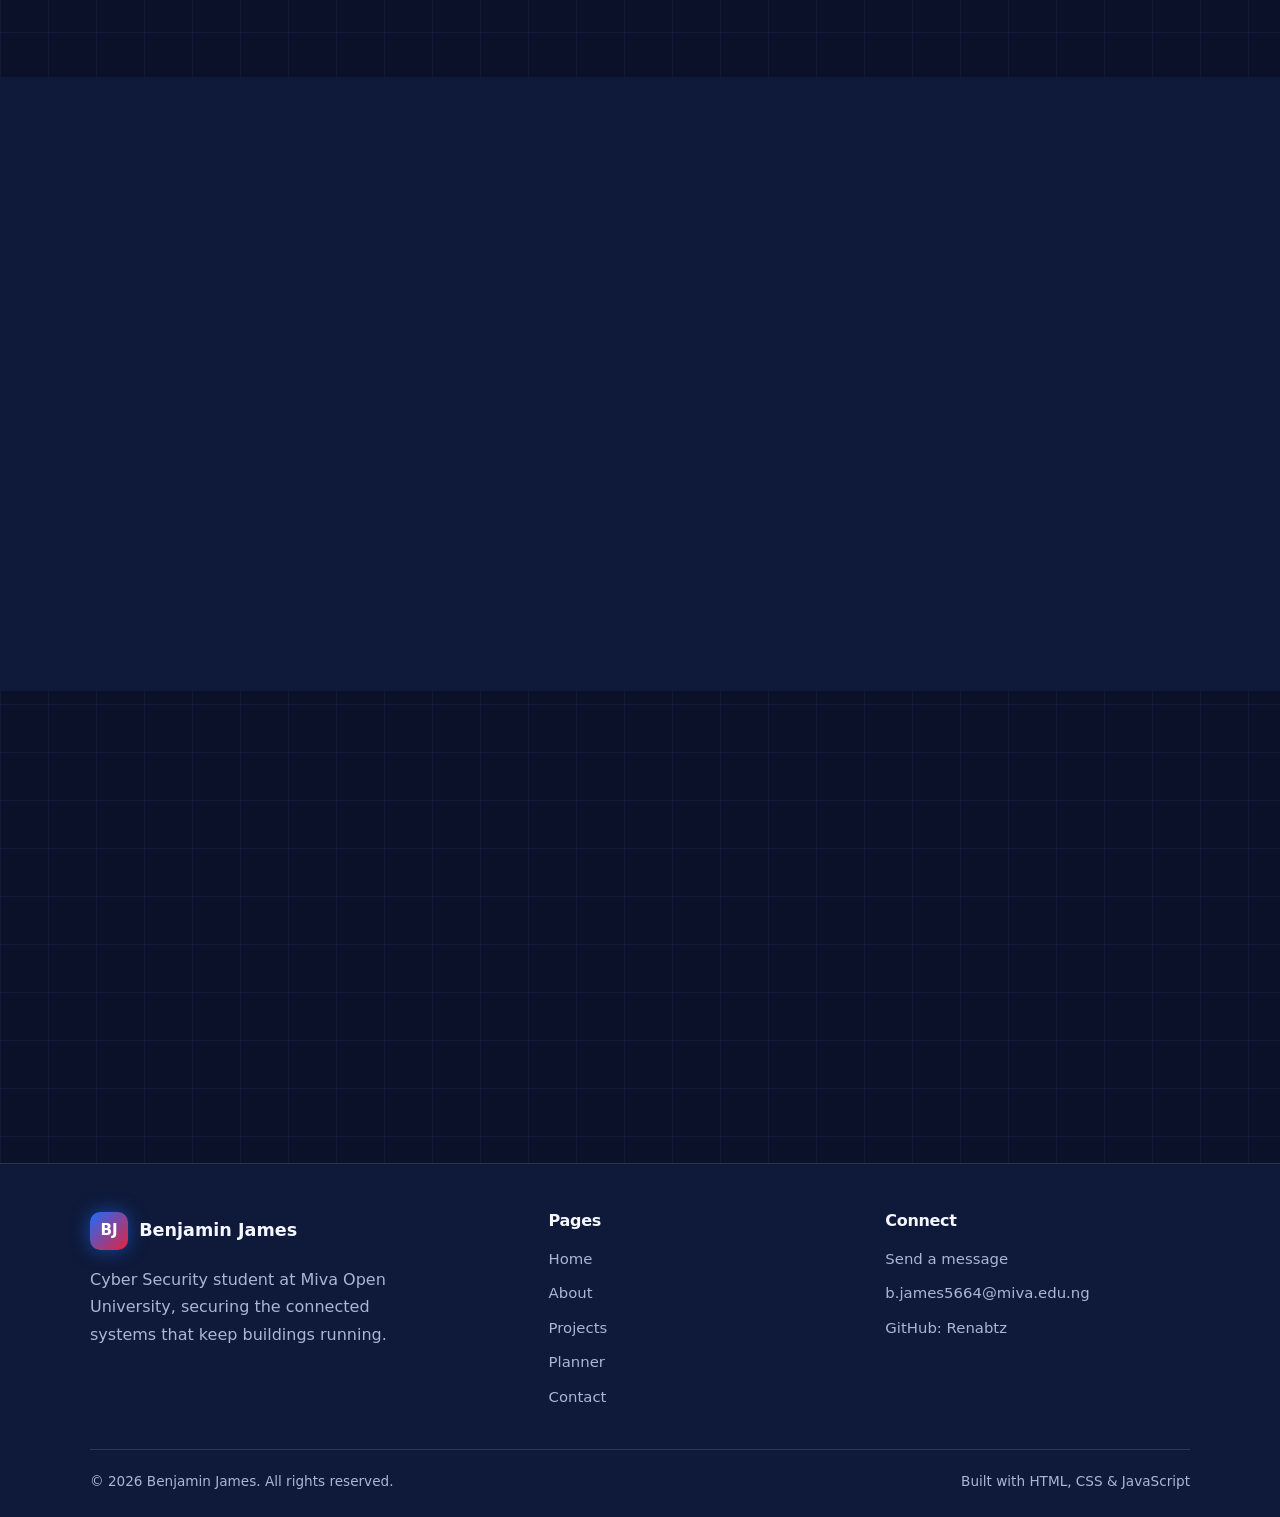
==== commit 66989776: "Update description of personal interests" ====
--- a/index.html
+++ b/index.html
@@ -147,7 +147,7 @@
             </li>
             <li>
               <svg viewBox="0 0 24 24" fill="none" stroke="currentColor" stroke-width="2" stroke-linecap="round" stroke-linejoin="round" aria-hidden="true"><path d="M20 6 9 17l-5-5"/></svg>
-              Music producer and comic enthusiast outside the classroom
+              Music producer and love to volunteer for community initiatives outside the classroom
             </li>
           </ul>
         </div>
